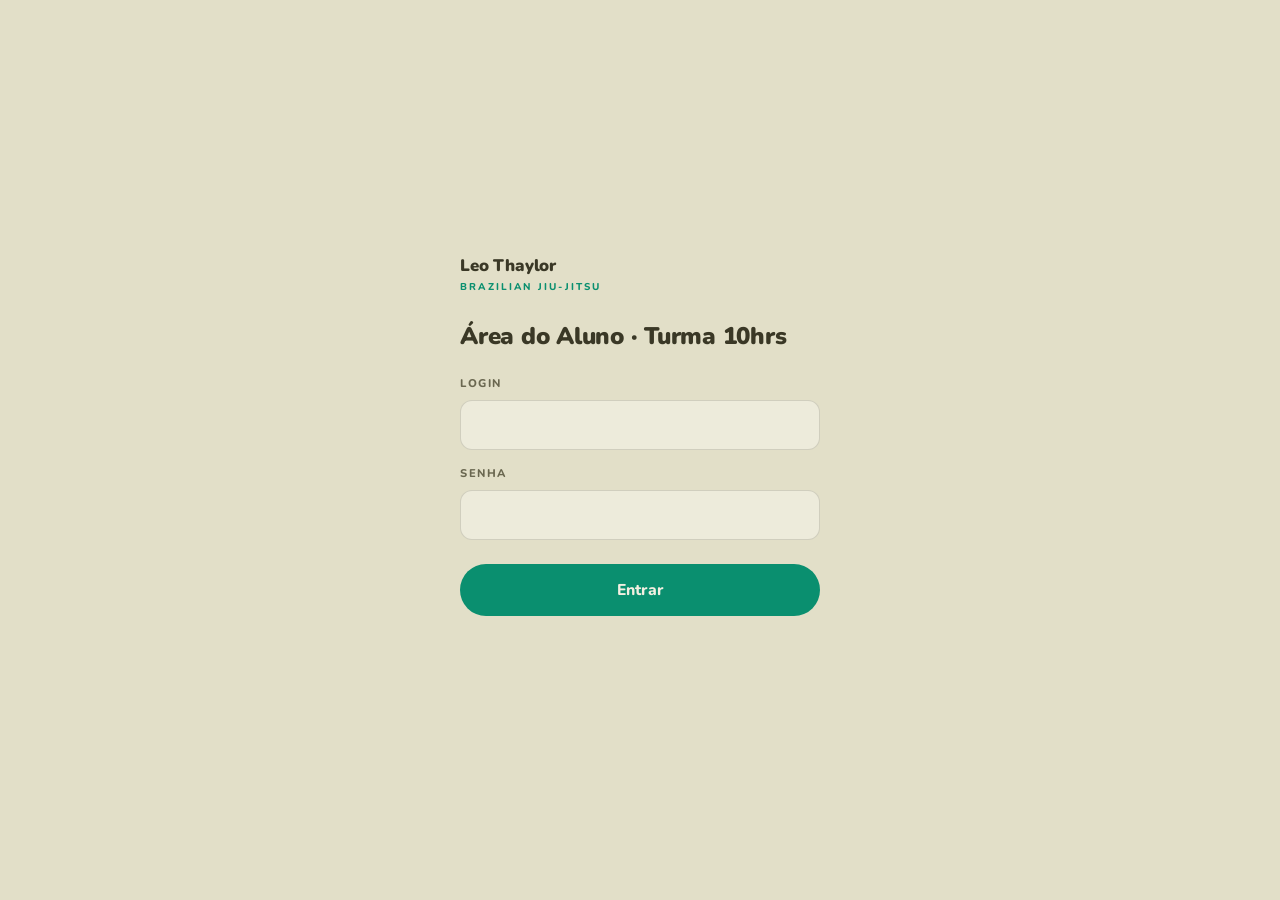
==== alunos/index.html @ 9e9ccd40 "feat: cria área do aluno com login e dashboard de aulas" ====
<!doctype html>
<html lang="pt-BR">
  <head>
    <meta charset="UTF-8" />
    <meta name="viewport" content="width=device-width, initial-scale=1.0" />
    <meta name="robots" content="noindex, nofollow" />
    <meta name="theme-color" content="#E2DFC8" />
    <title>Área do Aluno · Leo Thaylor</title>
    <link rel="preconnect" href="https://fonts.googleapis.com" />
    <link rel="preconnect" href="https://fonts.gstatic.com" crossorigin />
    <link
      href="https://fonts.googleapis.com/css2?family=Nunito:wght@400;600;700;800;900&display=swap"
      rel="stylesheet"
    />
    <style>
      :root {
        --paper: #e2dfc8;
        --paper-2: #edebdb;
        --ink: #3a3826;
        --ink-2: #6a6750;
        --teal: #0a8f6f;
        --teal-deep: #076a53;
        --line: rgba(58, 56, 38, 0.16);
      }
      * { box-sizing: border-box; }
      body {
        margin: 0;
        min-height: 100vh;
        display: flex;
        align-items: center;
        justify-content: center;
        padding: 24px;
        background: var(--paper);
        color: var(--ink);
        font-family: "Nunito", system-ui, -apple-system, "Segoe UI", sans-serif;
        font-weight: 600;
        line-height: 1.5;
      }
      .login {
        width: 100%;
        max-width: 360px;
      }
      .brand {
        font-weight: 900;
        font-size: 1.05rem;
        letter-spacing: -0.01em;
        margin: 0 0 28px;
      }
      .brand small {
        display: block;
        font-size: 0.62rem;
        font-weight: 800;
        letter-spacing: 0.22em;
        text-transform: uppercase;
        color: var(--teal);
        margin-top: 2px;
      }
      h1 {
        font-size: 1.5rem;
        font-weight: 900;
        letter-spacing: -0.01em;
        line-height: 1.15;
        margin: 0 0 26px;
      }
      label {
        display: block;
        font-size: 0.7rem;
        font-weight: 800;
        letter-spacing: 0.14em;
        text-transform: uppercase;
        color: var(--ink-2);
        margin: 0 0 7px;
      }
      .field { margin-bottom: 16px; }
      input {
        width: 100%;
        height: 50px;
        padding: 0 16px;
        border: 1px solid var(--line);
        border-radius: 12px;
        background: var(--paper-2);
        color: var(--ink);
        font-family: inherit;
        font-size: 1rem;
        font-weight: 700;
        transition: border-color 0.2s;
      }
      input:focus {
        outline: none;
        border-color: var(--teal);
      }
      button {
        width: 100%;
        height: 52px;
        margin-top: 8px;
        border: 0;
        border-radius: 100px;
        background: var(--teal);
        color: #f3efe1;
        font-family: inherit;
        font-size: 0.98rem;
        font-weight: 800;
        letter-spacing: 0.01em;
        cursor: pointer;
        transition: background 0.25s;
      }
      button:hover, button:focus-visible { background: var(--teal-deep); }
      .error {
        margin: 14px 0 0;
        min-height: 1.2em;
        font-size: 0.9rem;
        font-weight: 700;
        color: #b23b2e;
      }
    </style>
  </head>
  <body>
    <main class="login">
      <p class="brand">Leo Thaylor<small>Brazilian Jiu-Jitsu</small></p>
      <h1>Área do Aluno · Turma 10hrs</h1>
      <form id="loginForm" autocomplete="off">
        <div class="field">
          <label for="login">Login</label>
          <input id="login" name="login" type="text" autocomplete="username" required />
        </div>
        <div class="field">
          <label for="senha">Senha</label>
          <input id="senha" name="senha" type="password" autocomplete="current-password" required />
        </div>
        <button type="submit">Entrar</button>
        <p class="error" id="error" role="alert" aria-live="polite"></p>
      </form>
    </main>

    <script>
      (function () {
        "use strict";
        var USER = "aluno";
        var PASS = "alunodas10";

        // Já autenticado → vai direto pro dashboard.
        if (sessionStorage.getItem("bjj_auth") === "true") {
          window.location.replace("dashboard.html");
          return;
        }

        var form = document.getElementById("loginForm");
        var error = document.getElementById("error");

        form.addEventListener("submit", function (e) {
          e.preventDefault();
          var login = document.getElementById("login").value.trim();
          var senha = document.getElementById("senha").value;
          if (login === USER && senha === PASS) {
            sessionStorage.setItem("bjj_auth", "true");
            window.location.href = "dashboard.html";
          } else {
            error.textContent = "Login ou senha incorretos";
          }
        });
      })();
    </script>
  </body>
</html>
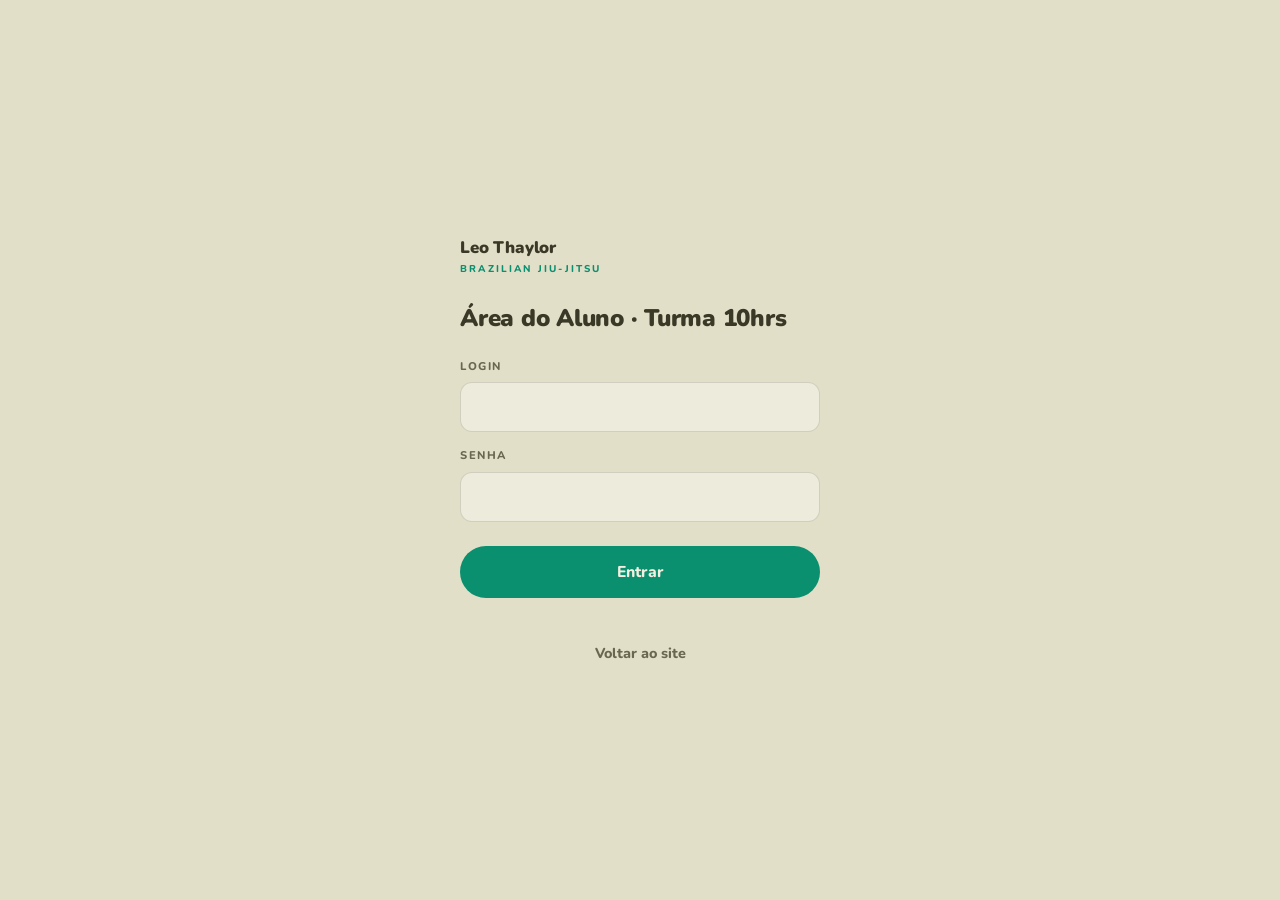
==== commit 4ad40c6f: "Adiciona retorno ao site na área do aluno" ====
--- a/alunos/index.html
+++ b/alunos/index.html
@@ -1,164 +1,175 @@
-<!doctype html>
-<html lang="pt-BR">
-  <head>
-    <meta charset="UTF-8" />
-    <meta name="viewport" content="width=device-width, initial-scale=1.0" />
-    <meta name="robots" content="noindex, nofollow" />
-    <meta name="theme-color" content="#E2DFC8" />
-    <title>Área do Aluno · Leo Thaylor</title>
-    <link rel="preconnect" href="https://fonts.googleapis.com" />
-    <link rel="preconnect" href="https://fonts.gstatic.com" crossorigin />
-    <link
-      href="https://fonts.googleapis.com/css2?family=Nunito:wght@400;600;700;800;900&display=swap"
-      rel="stylesheet"
-    />
-    <style>
-      :root {
-        --paper: #e2dfc8;
-        --paper-2: #edebdb;
-        --ink: #3a3826;
-        --ink-2: #6a6750;
-        --teal: #0a8f6f;
-        --teal-deep: #076a53;
-        --line: rgba(58, 56, 38, 0.16);
+<!doctype html>
+<html lang="pt-BR">
+  <head>
+    <meta charset="UTF-8" />
+    <meta name="viewport" content="width=device-width, initial-scale=1.0" />
+    <meta name="robots" content="noindex, nofollow" />
+    <meta name="theme-color" content="#E2DFC8" />
+    <title>Área do Aluno · Leo Thaylor</title>
+    <link rel="preconnect" href="https://fonts.googleapis.com" />
+    <link rel="preconnect" href="https://fonts.gstatic.com" crossorigin />
+    <link
+      href="https://fonts.googleapis.com/css2?family=Nunito:wght@400;600;700;800;900&display=swap"
+      rel="stylesheet"
+    />
+    <style>
+      :root {
+        --paper: #e2dfc8;
+        --paper-2: #edebdb;
+        --ink: #3a3826;
+        --ink-2: #6a6750;
+        --teal: #0a8f6f;
+        --teal-deep: #076a53;
+        --line: rgba(58, 56, 38, 0.16);
+      }
+      * { box-sizing: border-box; }
+      body {
+        margin: 0;
+        min-height: 100vh;
+        display: flex;
+        align-items: center;
+        justify-content: center;
+        padding: 24px;
+        background: var(--paper);
+        color: var(--ink);
+        font-family: "Nunito", system-ui, -apple-system, "Segoe UI", sans-serif;
+        font-weight: 600;
+        line-height: 1.5;
+      }
+      .login {
+        width: 100%;
+        max-width: 360px;
+      }
+      .brand {
+        font-weight: 900;
+        font-size: 1.05rem;
+        letter-spacing: -0.01em;
+        margin: 0 0 28px;
+      }
+      .brand small {
+        display: block;
+        font-size: 0.62rem;
+        font-weight: 800;
+        letter-spacing: 0.22em;
+        text-transform: uppercase;
+        color: var(--teal);
+        margin-top: 2px;
+      }
+      h1 {
+        font-size: 1.5rem;
+        font-weight: 900;
+        letter-spacing: -0.01em;
+        line-height: 1.15;
+        margin: 0 0 26px;
+      }
+      label {
+        display: block;
+        font-size: 0.7rem;
+        font-weight: 800;
+        letter-spacing: 0.14em;
+        text-transform: uppercase;
+        color: var(--ink-2);
+        margin: 0 0 7px;
+      }
+      .field { margin-bottom: 16px; }
+      input {
+        width: 100%;
+        height: 50px;
+        padding: 0 16px;
+        border: 1px solid var(--line);
+        border-radius: 12px;
+        background: var(--paper-2);
+        color: var(--ink);
+        font-family: inherit;
+        font-size: 1rem;
+        font-weight: 700;
+        transition: border-color 0.2s;
+      }
+      input:focus {
+        outline: none;
+        border-color: var(--teal);
+      }
+      button {
+        width: 100%;
+        height: 52px;
+        margin-top: 8px;
+        border: 0;
+        border-radius: 100px;
+        background: var(--teal);
+        color: #f3efe1;
+        font-family: inherit;
+        font-size: 0.98rem;
+        font-weight: 800;
+        letter-spacing: 0.01em;
+        cursor: pointer;
+        transition: background 0.25s;
+      }
+      button:hover, button:focus-visible { background: var(--teal-deep); }
+      .back-link {
+        display: block;
+        margin-top: 14px;
+        color: var(--ink-2);
+        font-size: 0.9rem;
+        font-weight: 800;
+        text-align: center;
+        text-decoration: none;
       }
-      * { box-sizing: border-box; }
-      body {
-        margin: 0;
-        min-height: 100vh;
-        display: flex;
-        align-items: center;
-        justify-content: center;
-        padding: 24px;
-        background: var(--paper);
-        color: var(--ink);
-        font-family: "Nunito", system-ui, -apple-system, "Segoe UI", sans-serif;
-        font-weight: 600;
-        line-height: 1.5;
-      }
-      .login {
-        width: 100%;
-        max-width: 360px;
-      }
-      .brand {
-        font-weight: 900;
-        font-size: 1.05rem;
-        letter-spacing: -0.01em;
-        margin: 0 0 28px;
-      }
-      .brand small {
-        display: block;
-        font-size: 0.62rem;
-        font-weight: 800;
-        letter-spacing: 0.22em;
-        text-transform: uppercase;
-        color: var(--teal);
-        margin-top: 2px;
-      }
-      h1 {
-        font-size: 1.5rem;
-        font-weight: 900;
-        letter-spacing: -0.01em;
-        line-height: 1.15;
-        margin: 0 0 26px;
-      }
-      label {
-        display: block;
-        font-size: 0.7rem;
-        font-weight: 800;
-        letter-spacing: 0.14em;
-        text-transform: uppercase;
-        color: var(--ink-2);
-        margin: 0 0 7px;
-      }
-      .field { margin-bottom: 16px; }
-      input {
-        width: 100%;
-        height: 50px;
-        padding: 0 16px;
-        border: 1px solid var(--line);
-        border-radius: 12px;
-        background: var(--paper-2);
-        color: var(--ink);
-        font-family: inherit;
-        font-size: 1rem;
-        font-weight: 700;
-        transition: border-color 0.2s;
-      }
-      input:focus {
-        outline: none;
-        border-color: var(--teal);
-      }
-      button {
-        width: 100%;
-        height: 52px;
-        margin-top: 8px;
-        border: 0;
-        border-radius: 100px;
-        background: var(--teal);
-        color: #f3efe1;
-        font-family: inherit;
-        font-size: 0.98rem;
-        font-weight: 800;
-        letter-spacing: 0.01em;
-        cursor: pointer;
-        transition: background 0.25s;
-      }
-      button:hover, button:focus-visible { background: var(--teal-deep); }
+      .back-link:hover, .back-link:focus-visible { color: var(--teal-deep); }
       .error {
-        margin: 14px 0 0;
-        min-height: 1.2em;
-        font-size: 0.9rem;
-        font-weight: 700;
-        color: #b23b2e;
-      }
-    </style>
-  </head>
-  <body>
-    <main class="login">
-      <p class="brand">Leo Thaylor<small>Brazilian Jiu-Jitsu</small></p>
-      <h1>Área do Aluno · Turma 10hrs</h1>
-      <form id="loginForm" autocomplete="off">
-        <div class="field">
-          <label for="login">Login</label>
-          <input id="login" name="login" type="text" autocomplete="username" required />
-        </div>
-        <div class="field">
-          <label for="senha">Senha</label>
-          <input id="senha" name="senha" type="password" autocomplete="current-password" required />
-        </div>
+        margin: 14px 0 0;
+        min-height: 1.2em;
+        font-size: 0.9rem;
+        font-weight: 700;
+        color: #b23b2e;
+      }
+    </style>
+  </head>
+  <body>
+    <main class="login">
+      <p class="brand">Leo Thaylor<small>Brazilian Jiu-Jitsu</small></p>
+      <h1>Área do Aluno · Turma 10hrs</h1>
+      <form id="loginForm" autocomplete="off">
+        <div class="field">
+          <label for="login">Login</label>
+          <input id="login" name="login" type="text" autocomplete="username" required />
+        </div>
+        <div class="field">
+          <label for="senha">Senha</label>
+          <input id="senha" name="senha" type="password" autocomplete="current-password" required />
+        </div>
         <button type="submit">Entrar</button>
         <p class="error" id="error" role="alert" aria-live="polite"></p>
       </form>
+      <a class="back-link" href="../index.html">Voltar ao site</a>
     </main>
-
-    <script>
-      (function () {
-        "use strict";
-        var USER = "aluno";
-        var PASS = "alunodas10";
-
-        // Já autenticado → vai direto pro dashboard.
-        if (sessionStorage.getItem("bjj_auth") === "true") {
-          window.location.replace("dashboard.html");
-          return;
-        }
-
-        var form = document.getElementById("loginForm");
-        var error = document.getElementById("error");
-
-        form.addEventListener("submit", function (e) {
-          e.preventDefault();
-          var login = document.getElementById("login").value.trim();
-          var senha = document.getElementById("senha").value;
-          if (login === USER && senha === PASS) {
-            sessionStorage.setItem("bjj_auth", "true");
-            window.location.href = "dashboard.html";
-          } else {
-            error.textContent = "Login ou senha incorretos";
-          }
-        });
-      })();
-    </script>
-  </body>
-</html>
+
+    <script>
+      (function () {
+        "use strict";
+        var USER = "aluno";
+        var PASS = "alunodas10";
+
+        // Já autenticado → vai direto pro dashboard.
+        if (sessionStorage.getItem("bjj_auth") === "true") {
+          window.location.replace("dashboard.html");
+          return;
+        }
+
+        var form = document.getElementById("loginForm");
+        var error = document.getElementById("error");
+
+        form.addEventListener("submit", function (e) {
+          e.preventDefault();
+          var login = document.getElementById("login").value.trim();
+          var senha = document.getElementById("senha").value;
+          if (login === USER && senha === PASS) {
+            sessionStorage.setItem("bjj_auth", "true");
+            window.location.href = "dashboard.html";
+          } else {
+            error.textContent = "Login ou senha incorretos";
+          }
+        });
+      })();
+    </script>
+  </body>
+</html>
